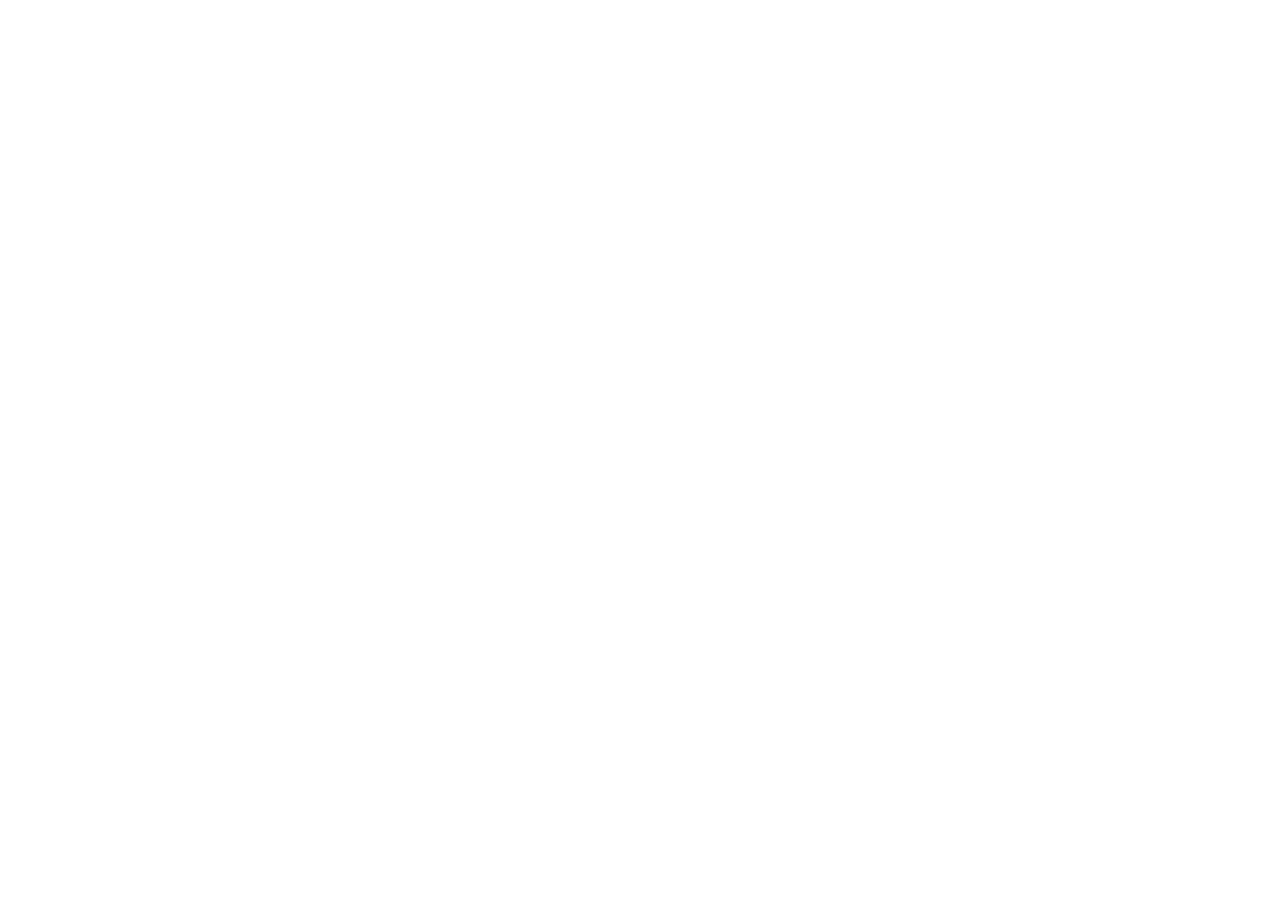
==== conclusion.html @ e1a38cd3 "file add" ====
<!DOCTYPE html>
<html lang="en">
<head>
    <meta charset="UTF-8">
    <meta http-equiv="X-UA-Compatible" content="IE=edge">
    <meta name="viewport" content="width=device-width, initial-scale=1.0">
    <link rel="stylesheet" href="style.css">
    <title>あたりくじ -つかいすぎ</title>
</head>
<body>
    <div>
        
    </div>
</body>
</html>
---- style.css ----
body {
  width: 100%;
}/*# sourceMappingURL=style.css.map */
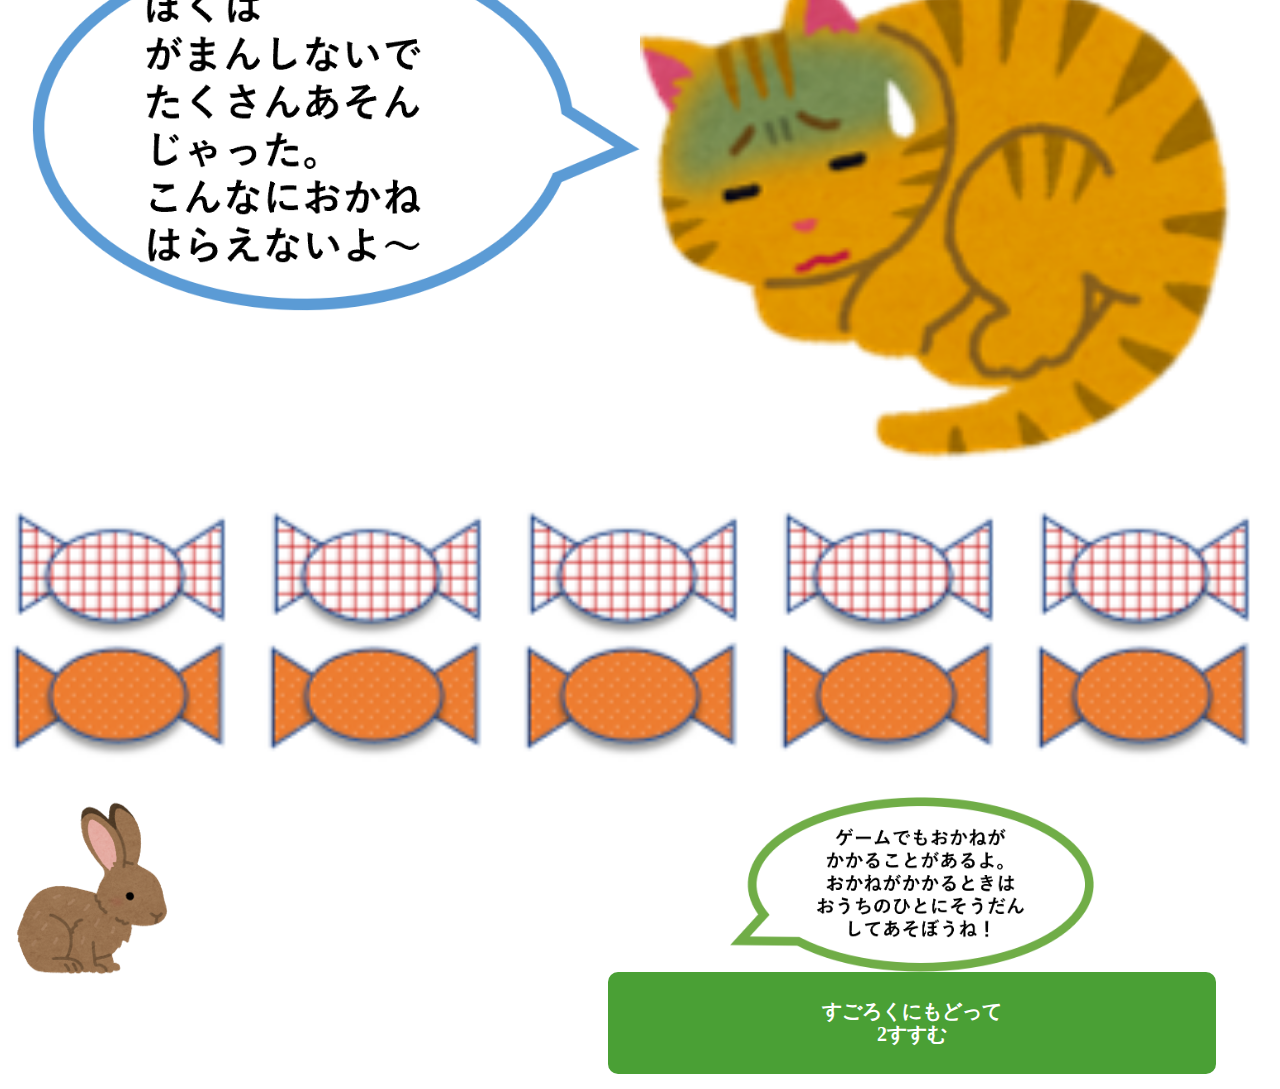
==== commit 6654dcea: "1st done" ====
--- a/conclusion.html
+++ b/conclusion.html
@@ -4,12 +4,41 @@
     <meta charset="UTF-8">
     <meta http-equiv="X-UA-Compatible" content="IE=edge">
     <meta name="viewport" content="width=device-width, initial-scale=1.0">
+    <link rel="stylesheet" href="reset.css">
     <link rel="stylesheet" href="style.css">
     <title>あたりくじ -つかいすぎ</title>
 </head>
 <body>
-    <div>
-        
+    <div class="headline caution">
+        <p>あなたは〇〇円<br>つかいました</p>
+    </div>
+    <div class="cat flex">
+        <div class="concl-catbalimg">
+            <img src="./img/cat-balloon.png" alt="">
+        </div>
+        <div class="concl-catimg">
+            <img src="./img/cat.png" alt="">
+        </div>
+    </div>
+    <div class="concl-canlineimg">
+        <img src="./img/candy1.png" alt="">
+        <img src="./img/candy1.png" alt="">
+        <img src="./img/candy1.png" alt="">
+        <img src="./img/candy1.png" alt="">
+        <img src="./img/candy1.png" alt="">
+    </div>
+    <div class="rabbit flex">
+        <div class="concl-rabbitimg">
+            <img src="./img/rabbit.png" alt="">
+        </div>
+        <div class="concl-rabbitbalitems">
+            <div class="concl-rabbitbalimg">
+                <img src="./img/rabbit-balloon.png" alt="">
+            </div>
+            <div class="concl-box">
+                <p>すごろくにもどって<br>2すすむ</p>
+            </div>
+        </div>
     </div>
 </body>
 </html>--- a/style.css
+++ b/style.css
@@ -1,3 +1,198 @@
 body {
   width: 100%;
+  height: 100vh;
+  display: flex;
+  justify-content: center;
+  flex-direction: column;
+}
+
+.not-pc {
+  display: none;
+}
+
+.headline {
+  width: 80%;
+  margin: 0 auto;
+  border: solid 1px black;
+  color: black;
+  font-weight: bold;
+  font-size: 20px;
+  text-align: center;
+  background-color: #FFCE2B;
+  padding: 2vh 1%;
+}
+
+.flex {
+  display: flex;
+}
+
+.index-storeimg {
+  width: 80%;
+  margin: 0 auto;
+  height: auto;
+  padding-top: 4vh;
+}
+.index-storeimg > img {
+  width: 100%;
+  -o-object-fit: cover;
+     object-fit: cover;
+}
+
+.index-button {
+  width: 80%;
+  margin: 0 auto;
+  padding-top: 4vh;
+}
+.index-button > a {
+  display: block;
+  width: 100%;
+  background-color: #4AA035;
+  padding: 2vh 0;
+}
+.index-button > a > p {
+  font-size: 28px;
+  color: white;
+  text-align: center;
+  font-weight: bold;
+}
+
+.game-binimg {
+  width: 100%;
+}
+.game-binimg > a {
+  display: block;
+  width: 100%;
+  height: auto;
+}
+.game-binimg > a > img {
+  width: 100%;
+  -o-object-fit: cover;
+     object-fit: cover;
+}
+
+.result-missimg {
+  width: 80%;
+  margin: 0 auto;
+  padding-top: 4vh;
+}
+.result-missimg > img {
+  width: 100%;
+  -o-object-fit: cover;
+     object-fit: cover;
+}
+
+.result-items {
+  width: 80%;
+  margin: 0 auto;
+  padding-top: 4vh;
+}
+.result-items .result-buttons {
+  width: 50%;
+  display: flex;
+  flex-direction: column;
+  justify-content: space-between;
+}
+.result-items .result-buttons > a {
+  position: relative;
+  display: block;
+  width: 100%;
+  height: 45%;
+  background-color: #4AA035;
+  color: white;
+  font-size: 20px;
+  font-weight: bold;
+  text-align: center;
+}
+.result-items .result-buttons > a > p {
+  width: 100%;
+  position: absolute;
+  top: 50%;
+  transform: translateY(-50%);
+}
+.result-items .result-buttons > a > p > span {
+  font-size: 16px;
+}
+.result-items .result-binimg {
+  width: 50%;
+}
+.result-items .result-binimg > img {
+  width: 100%;
+  -o-object-fit: cover;
+     object-fit: cover;
+}
+
+.caution {
+  border: solid #FD733F 3px;
+  background-color: white;
+}
+
+.cat {
+  padding-top: 5vh;
+  padding-bottom: 2vh;
+  width: 95%;
+  margin: 0 auto;
+}
+.cat > .concl-catbalimg {
+  width: 50%;
+}
+.cat > .concl-catbalimg > img {
+  width: 100%;
+  -o-object-fit: cover;
+     object-fit: cover;
+}
+.cat > .concl-catimg {
+  width: 50%;
+}
+.cat > .concl-catimg > img {
+  width: 100%;
+  -o-object-fit: cover;
+     object-fit: cover;
+}
+
+.concl-canlineimg {
+  width: 100%;
+  display: flex;
+  padding-bottom: 2vh;
+}
+.concl-canlineimg > img {
+  width: 20%;
+}
+
+.rabbit {
+  width: 95%;
+}
+.rabbit > .concl-rabbitimg {
+  width: 50%;
+}
+.rabbit > .concl-rabbitbalitems {
+  width: 50%;
+  display: flex;
+  flex-direction: column;
+}
+.rabbit > .concl-rabbitbalitems > .concl-rabbitbalimg {
+  width: 100%;
+  height: 60%;
+}
+.rabbit > .concl-rabbitbalitems > .concl-rabbitbalimg > img {
+  width: 100%;
+  height: 100%;
+  -o-object-fit: contain;
+     object-fit: contain;
+}
+.rabbit > .concl-rabbitbalitems > .concl-box {
+  width: 100%;
+  height: 35%;
+  background-color: #4AA035;
+  color: white;
+  font-size: 20px;
+  font-weight: bold;
+  border-radius: 10px;
+  position: relative;
+}
+.rabbit > .concl-rabbitbalitems > .concl-box > p {
+  position: absolute;
+  top: 50%;
+  transform: translateY(-50%);
+  width: 100%;
+  text-align: center;
 }/*# sourceMappingURL=style.css.map */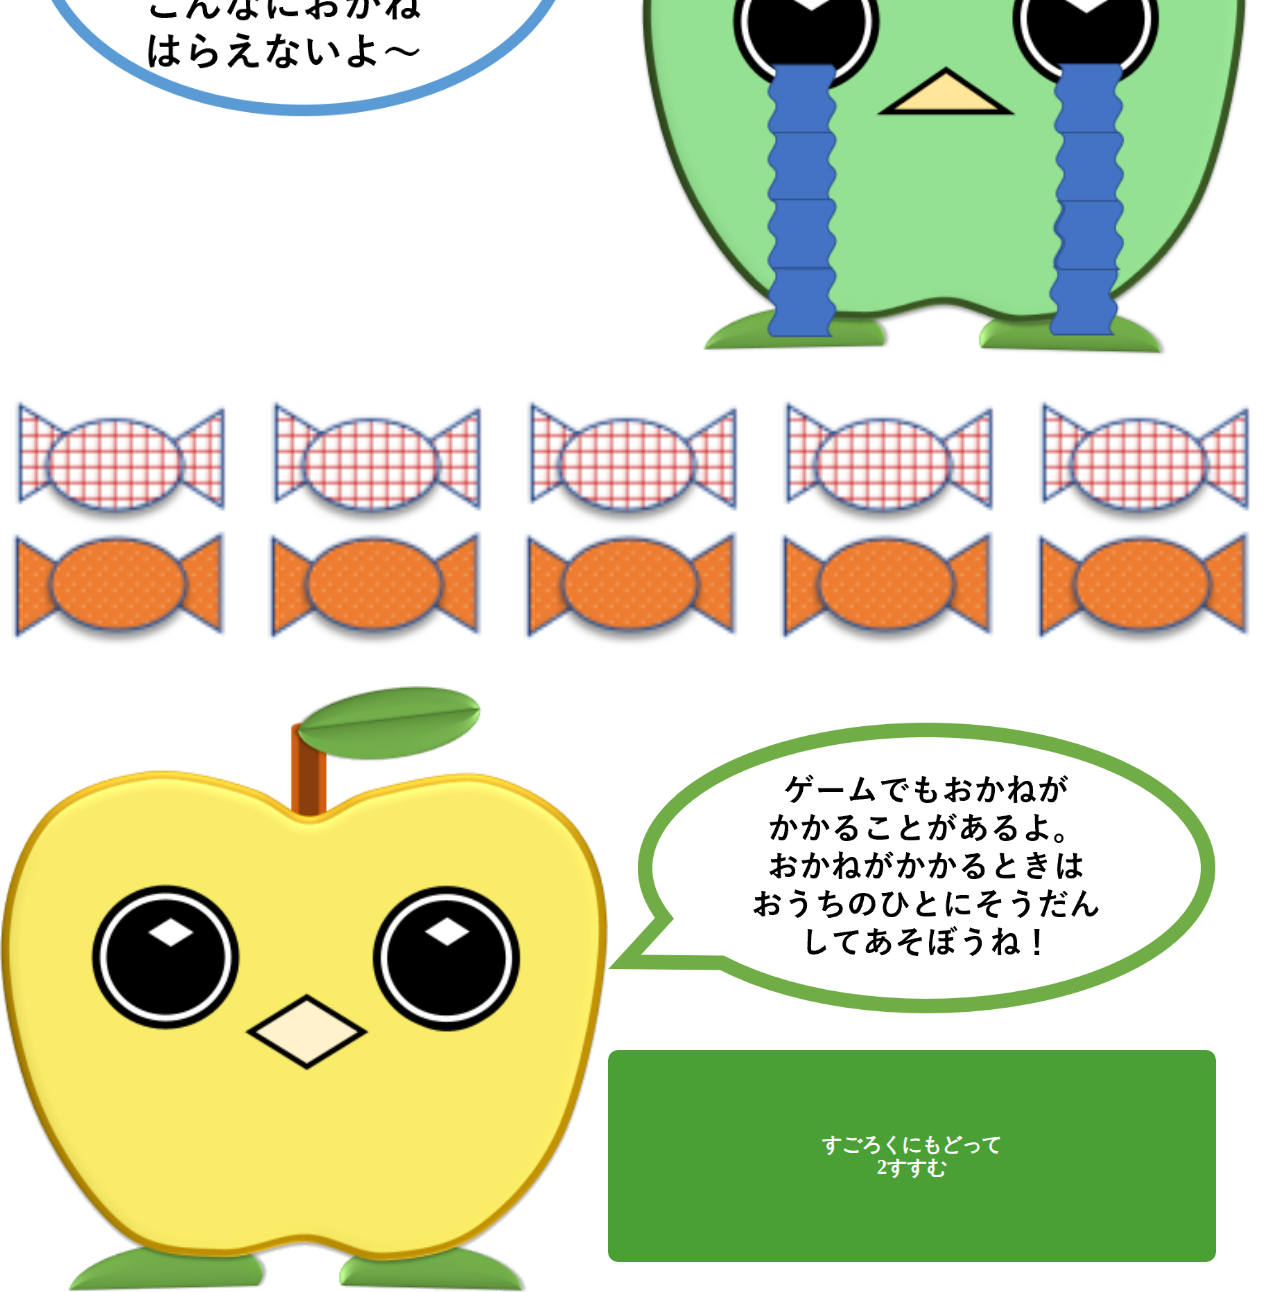
==== commit b4e25675: "design fixed" ====
--- a/conclusion.html
+++ b/conclusion.html
@@ -17,7 +17,7 @@
             <img src="./img/cat-balloon.png" alt="">
         </div>
         <div class="concl-catimg">
-            <img src="./img/cat.png" alt="">
+            <img src="./img/green.png" alt="">
         </div>
     </div>
     <div class="concl-canlineimg">
@@ -29,7 +29,7 @@
     </div>
     <div class="rabbit flex">
         <div class="concl-rabbitimg">
-            <img src="./img/rabbit.png" alt="">
+            <img src="./img/yellow.png" alt="">
         </div>
         <div class="concl-rabbitbalitems">
             <div class="concl-rabbitbalimg">
--- a/style.css
+++ b/style.css
@@ -13,13 +13,20 @@
 .headline {
   width: 80%;
   margin: 0 auto;
-  border: solid 1px black;
+  border: solid 5px orange;
   color: black;
   font-weight: bold;
+  font-size: 24px;
+  text-align: center;
+  background-color: white;
+  padding: 2vh 1%;
+}
+.headline .red-bold {
+  color: red;
+  font-weight: bold;
+}
+.headline .small {
   font-size: 20px;
-  text-align: center;
-  background-color: #FFCE2B;
-  padding: 2vh 1%;
 }
 
 .flex {
@@ -27,15 +34,27 @@
 }
 
 .index-storeimg {
+  position: relative;
   width: 80%;
   margin: 0 auto;
   height: auto;
   padding-top: 4vh;
 }
-.index-storeimg > img {
-  width: 100%;
-  -o-object-fit: cover;
-     object-fit: cover;
+.index-storeimg .index-storeimg-store {
+  top: 0;
+  left: 0;
+  z-index: 1;
+  width: 100%;
+  padding-bottom: 60px;
+  -o-object-fit: cover;
+     object-fit: cover;
+}
+.index-storeimg .index-storeimg-red {
+  position: absolute;
+  bottom: 0;
+  right: 0;
+  z-index: 2;
+  width: 50%;
 }
 
 .index-button {
@@ -44,9 +63,11 @@
   padding-top: 4vh;
 }
 .index-button > a {
+  border-radius: 20px;
+  box-shadow: 5px 5px 6px gray;
   display: block;
   width: 100%;
-  background-color: #4AA035;
+  background-color: #ff4500;
   padding: 2vh 0;
 }
 .index-button > a > p {
@@ -55,9 +76,21 @@
   text-align: center;
   font-weight: bold;
 }
+.index-button > a:active {
+  box-shadow: 0px 0px;
+}
+
+.game-wishimg {
+  width: 100%;
+  padding-bottom: 4vh;
+}
+.game-wishimg > img {
+  width: 100%;
+}
 
 .game-binimg {
   width: 100%;
+  padding-top: 4vh;
 }
 .game-binimg > a {
   display: block;
@@ -70,6 +103,13 @@
      object-fit: cover;
 }
 
+.result-failimg {
+  width: 100%;
+}
+.result-failimg > img {
+  width: 100%;
+}
+
 .result-missimg {
   width: 80%;
   margin: 0 auto;
@@ -85,6 +125,7 @@
   width: 80%;
   margin: 0 auto;
   padding-top: 4vh;
+  justify-content: space-between;
 }
 .result-items .result-buttons {
   width: 50%;
@@ -97,7 +138,9 @@
   display: block;
   width: 100%;
   height: 45%;
-  background-color: #4AA035;
+  background-color: #6495ed;
+  border-radius: 10px;
+  box-shadow: 5px 5px 6px gray;
   color: white;
   font-size: 20px;
   font-weight: bold;
@@ -112,8 +155,11 @@
 .result-items .result-buttons > a > p > span {
   font-size: 16px;
 }
+.result-items .result-buttons > a:active {
+  box-shadow: 0px 0px;
+}
 .result-items .result-binimg {
-  width: 50%;
+  width: 45%;
 }
 .result-items .result-binimg > img {
   width: 100%;
@@ -164,6 +210,9 @@
 .rabbit > .concl-rabbitimg {
   width: 50%;
 }
+.rabbit > .concl-rabbitimg > img {
+  width: 100%;
+}
 .rabbit > .concl-rabbitbalitems {
   width: 50%;
   display: flex;
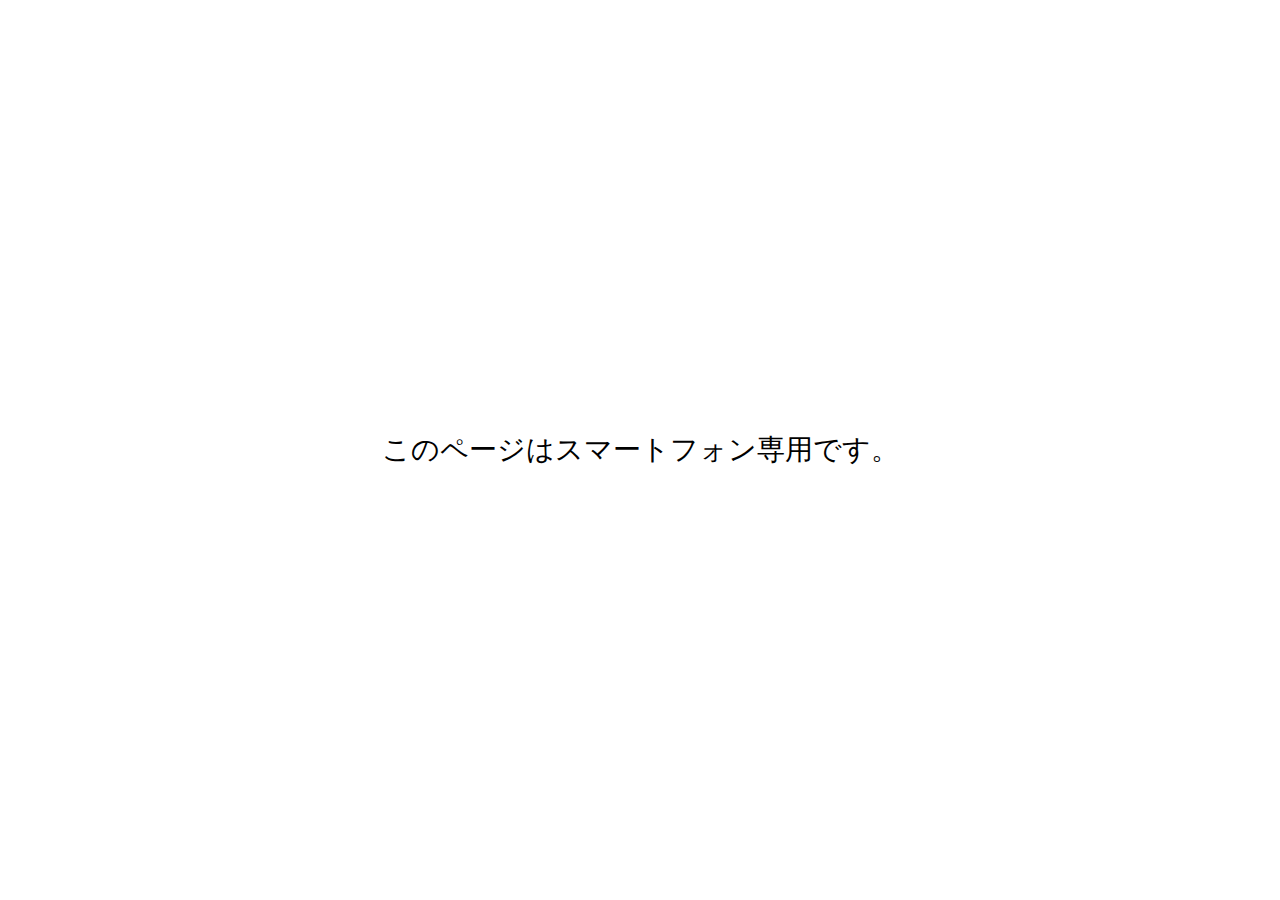
==== commit 3330a713: "js done" ====
--- a/conclusion.html
+++ b/conclusion.html
@@ -9,36 +9,44 @@
     <title>あたりくじ -つかいすぎ</title>
 </head>
 <body>
-    <div class="headline caution">
-        <p>あなたは〇〇円<br>つかいました</p>
-    </div>
-    <div class="cat flex">
-        <div class="concl-catbalimg">
-            <img src="./img/cat-balloon.png" alt="">
+    <div class="pc-only"><p>このページはスマートフォン専用です。</p></div>
+    <div class="container">
+        <div class="headline caution">
+            <p>あなたは<span id="expence">0</span>円<br>つかいました</p>
         </div>
-        <div class="concl-catimg">
-            <img src="./img/green.png" alt="">
+        <div class="cat flex">
+            <div class="concl-catbalimg">
+                <img src="./img/cat-balloon.png" alt="">
+            </div>
+            <div class="concl-catimg">
+                <img src="./img/green.png" alt="">
+            </div>
         </div>
-    </div>
-    <div class="concl-canlineimg">
-        <img src="./img/candy1.png" alt="">
-        <img src="./img/candy1.png" alt="">
-        <img src="./img/candy1.png" alt="">
-        <img src="./img/candy1.png" alt="">
-        <img src="./img/candy1.png" alt="">
-    </div>
-    <div class="rabbit flex">
-        <div class="concl-rabbitimg">
-            <img src="./img/yellow.png" alt="">
+        <div class="concl-canlineimg">
+            <img src="./img/candy1.png" alt="">
+            <img src="./img/candy1.png" alt="">
+            <img src="./img/candy1.png" alt="">
+            <img src="./img/candy1.png" alt="">
+            <img src="./img/candy1.png" alt="">
         </div>
-        <div class="concl-rabbitbalitems">
-            <div class="concl-rabbitbalimg">
-                <img src="./img/rabbit-balloon.png" alt="">
+        <div class="rabbit flex">
+            <div class="concl-rabbitimg">
+                <img src="./img/yellow.png" alt="">
             </div>
-            <div class="concl-box">
-                <p>すごろくにもどって<br>2すすむ</p>
+            <div class="concl-rabbitbalitems">
+                <div class="concl-rabbitbalimg">
+                    <img src="./img/rabbit-balloon.png" alt="">
+                </div>
+                <div class="concl-box">
+                    <p>すごろくにもどって<br>2すすむ</p>
+                </div>
             </div>
         </div>
     </div>
 </body>
+<script lang="js">
+    'use strict';
+    let data = sessionStorage.getItem('total');
+    document.getElementById('expence').textContent = data;
+</script>
 </html>--- a/style.css
+++ b/style.css
@@ -1,12 +1,19 @@
 body {
   width: 100%;
   height: 100vh;
-  display: flex;
-  justify-content: center;
-  flex-direction: column;
-}
-
-.not-pc {
+  display: -webkit-box;
+  display: -ms-flexbox;
+  display: flex;
+  -webkit-box-pack: center;
+      -ms-flex-pack: center;
+          justify-content: center;
+  -webkit-box-orient: vertical;
+  -webkit-box-direction: normal;
+      -ms-flex-direction: column;
+          flex-direction: column;
+}
+
+.pc-only {
   display: none;
 }
 
@@ -16,20 +23,24 @@
   border: solid 5px orange;
   color: black;
   font-weight: bold;
-  font-size: 24px;
+  font-size: calc(1.5rem + ((1vw - 3.75px) * 5.6471) - 4px);
   text-align: center;
   background-color: white;
   padding: 2vh 1%;
 }
+
 .headline .red-bold {
   color: red;
   font-weight: bold;
 }
+
 .headline .small {
-  font-size: 20px;
+  font-size: calc(0.875rem + ((1vw - 3.75px) * 3.7647));
 }
 
 .flex {
+  display: -webkit-box;
+  display: -ms-flexbox;
   display: flex;
 }
 
@@ -40,6 +51,7 @@
   height: auto;
   padding-top: 4vh;
 }
+
 .index-storeimg .index-storeimg-store {
   top: 0;
   left: 0;
@@ -49,6 +61,7 @@
   -o-object-fit: cover;
      object-fit: cover;
 }
+
 .index-storeimg .index-storeimg-red {
   position: absolute;
   bottom: 0;
@@ -62,41 +75,54 @@
   margin: 0 auto;
   padding-top: 4vh;
 }
+
 .index-button > a {
   border-radius: 20px;
-  box-shadow: 5px 5px 6px gray;
+  -webkit-box-shadow: 5px 5px 6px gray;
+          box-shadow: 5px 5px 6px gray;
   display: block;
   width: 100%;
   background-color: #ff4500;
   padding: 2vh 0;
 }
+
 .index-button > a > p {
-  font-size: 28px;
+  font-size: calc(0.875rem + ((1vw - 3.75px) * 3.7647));
   color: white;
   text-align: center;
   font-weight: bold;
 }
+
 .index-button > a:active {
-  box-shadow: 0px 0px;
+  -webkit-box-shadow: 0px 0px;
+          box-shadow: 0px 0px;
 }
 
 .game-wishimg {
-  width: 100%;
+  width: 80%;
+  margin: 0 auto;
   padding-bottom: 4vh;
 }
+
 .game-wishimg > img {
-  width: 100%;
+  height: 100%;
+  width: 100%;
+  -o-object-fit: contain;
+     object-fit: contain;
 }
 
 .game-binimg {
-  width: 100%;
-  padding-top: 4vh;
-}
+  width: 60%;
+  margin: 0 auto;
+  padding-top: 4vh;
+}
+
 .game-binimg > a {
   display: block;
   width: 100%;
   height: auto;
 }
+
 .game-binimg > a > img {
   width: 100%;
   -o-object-fit: cover;
@@ -104,17 +130,20 @@
 }
 
 .result-failimg {
-  width: 100%;
-}
+  width: 60%;
+  margin: 0 auto;
+}
+
 .result-failimg > img {
   width: 100%;
 }
 
 .result-missimg {
-  width: 80%;
-  margin: 0 auto;
-  padding-top: 4vh;
-}
+  width: 60%;
+  margin: 0 auto;
+  padding-top: 4vh;
+}
+
 .result-missimg > img {
   width: 100%;
   -o-object-fit: cover;
@@ -125,14 +154,25 @@
   width: 80%;
   margin: 0 auto;
   padding-top: 4vh;
-  justify-content: space-between;
-}
+  -webkit-box-pack: justify;
+      -ms-flex-pack: justify;
+          justify-content: space-between;
+}
+
 .result-items .result-buttons {
   width: 50%;
-  display: flex;
-  flex-direction: column;
-  justify-content: space-between;
-}
+  display: -webkit-box;
+  display: -ms-flexbox;
+  display: flex;
+  -webkit-box-orient: vertical;
+  -webkit-box-direction: normal;
+      -ms-flex-direction: column;
+          flex-direction: column;
+  -webkit-box-pack: justify;
+      -ms-flex-pack: justify;
+          justify-content: space-between;
+}
+
 .result-items .result-buttons > a {
   position: relative;
   display: block;
@@ -140,27 +180,35 @@
   height: 45%;
   background-color: #6495ed;
   border-radius: 10px;
-  box-shadow: 5px 5px 6px gray;
+  -webkit-box-shadow: 5px 5px 6px gray;
+          box-shadow: 5px 5px 6px gray;
   color: white;
-  font-size: 20px;
+  font-size: calc(0.875rem + ((1vw - 3.75px) * 3.7647));
   font-weight: bold;
   text-align: center;
 }
+
 .result-items .result-buttons > a > p {
   width: 100%;
   position: absolute;
   top: 50%;
-  transform: translateY(-50%);
-}
+  -webkit-transform: translateY(-50%);
+          transform: translateY(-50%);
+}
+
 .result-items .result-buttons > a > p > span {
-  font-size: 16px;
-}
+  font-size: calc(0.875rem + ((1vw - 3.75px) * 3.7647) - 4px);
+}
+
 .result-items .result-buttons > a:active {
-  box-shadow: 0px 0px;
-}
+  -webkit-box-shadow: 0px 0px;
+          box-shadow: 0px 0px;
+}
+
 .result-items .result-binimg {
-  width: 45%;
-}
+  width: 30%;
+}
+
 .result-items .result-binimg > img {
   width: 100%;
   -o-object-fit: cover;
@@ -175,20 +223,24 @@
 .cat {
   padding-top: 5vh;
   padding-bottom: 2vh;
-  width: 95%;
-  margin: 0 auto;
-}
+  width: 70%;
+  margin: 0 auto;
+}
+
 .cat > .concl-catbalimg {
   width: 50%;
 }
+
 .cat > .concl-catbalimg > img {
   width: 100%;
   -o-object-fit: cover;
      object-fit: cover;
 }
+
 .cat > .concl-catimg {
   width: 50%;
 }
+
 .cat > .concl-catimg > img {
   width: 100%;
   -o-object-fit: cover;
@@ -196,52 +248,84 @@
 }
 
 .concl-canlineimg {
-  width: 100%;
+  width: 80%;
+  margin: 0 auto;
+  -o-object-fit: contain;
+     object-fit: contain;
+  display: -webkit-box;
+  display: -ms-flexbox;
   display: flex;
   padding-bottom: 2vh;
 }
+
 .concl-canlineimg > img {
   width: 20%;
 }
 
 .rabbit {
-  width: 95%;
-}
+  width: 70%;
+  margin: 0 auto;
+}
+
 .rabbit > .concl-rabbitimg {
   width: 50%;
 }
+
 .rabbit > .concl-rabbitimg > img {
   width: 100%;
 }
+
 .rabbit > .concl-rabbitbalitems {
   width: 50%;
-  display: flex;
-  flex-direction: column;
-}
+  display: -webkit-box;
+  display: -ms-flexbox;
+  display: flex;
+  -webkit-box-orient: vertical;
+  -webkit-box-direction: normal;
+      -ms-flex-direction: column;
+          flex-direction: column;
+}
+
 .rabbit > .concl-rabbitbalitems > .concl-rabbitbalimg {
   width: 100%;
   height: 60%;
 }
+
 .rabbit > .concl-rabbitbalitems > .concl-rabbitbalimg > img {
   width: 100%;
   height: 100%;
   -o-object-fit: contain;
      object-fit: contain;
 }
+
 .rabbit > .concl-rabbitbalitems > .concl-box {
   width: 100%;
   height: 35%;
   background-color: #4AA035;
   color: white;
-  font-size: 20px;
   font-weight: bold;
   border-radius: 10px;
   position: relative;
 }
+
 .rabbit > .concl-rabbitbalitems > .concl-box > p {
+  font-size: calc(0.875rem + ((1vw - 3.75px) * 3.7647) - 4px);
   position: absolute;
   top: 50%;
-  transform: translateY(-50%);
+  -webkit-transform: translateY(-50%);
+          transform: translateY(-50%);
   width: 100%;
   text-align: center;
-}/*# sourceMappingURL=style.css.map */+}
+
+@media screen and (min-width: 800px) {
+  .container {
+    display: none;
+  }
+  .pc-only {
+    display: block;
+    text-align: center;
+    font-size: 28px;
+  }
+}
+/*# sourceMappingURL=style.css.map */